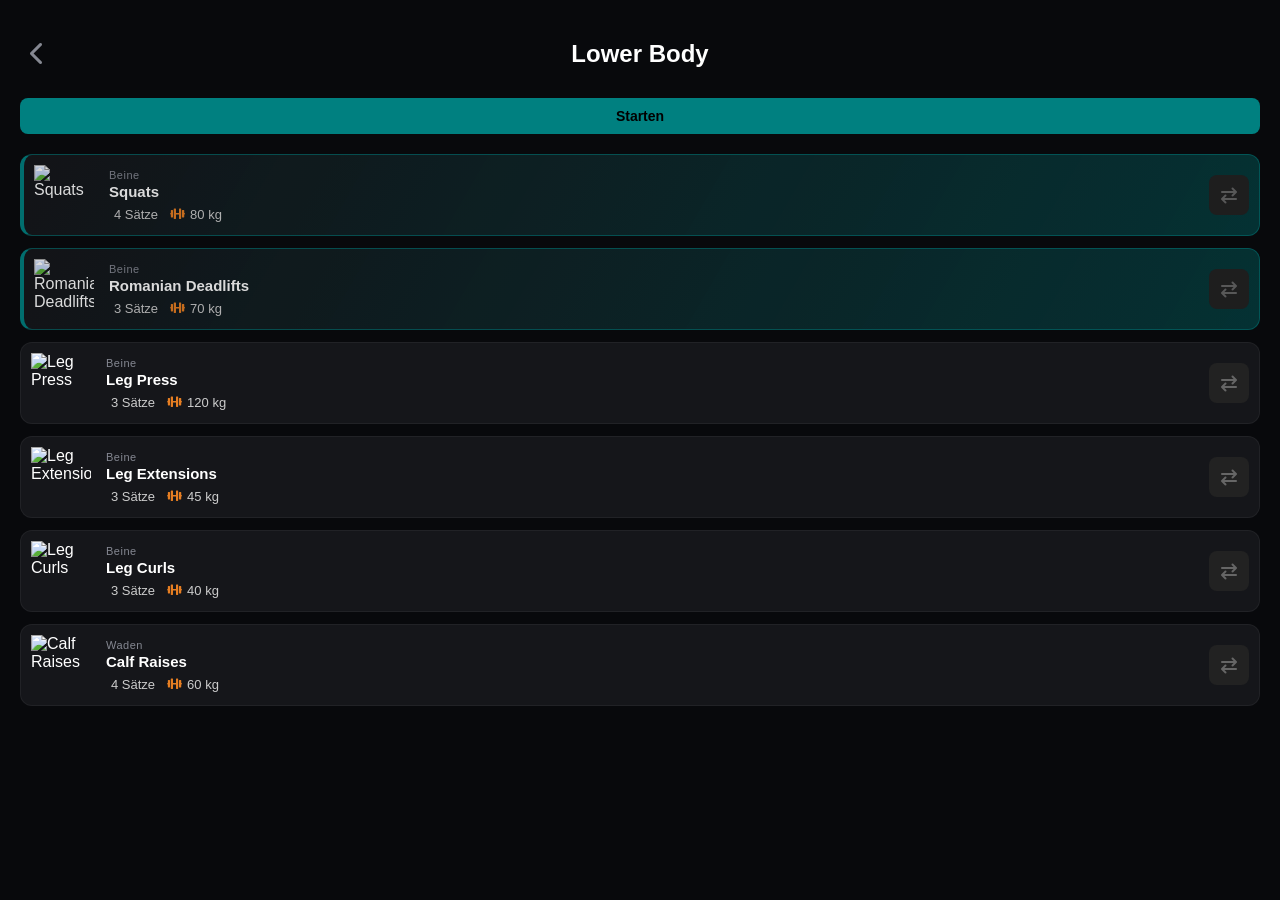
==== active_workout.html @ e2a3a261 "Add files via upload" ====
<!DOCTYPE html>
<html lang="de">
<head>
    <meta charset="UTF-8">
    <meta name="viewport" content="width=device-width, initial-scale=1.0, maximum-scale=1.0, user-scalable=no">
    <title>KellerGym - Active Workout</title>
    <link rel="stylesheet" href="style.css">
    <link href="https://cdnjs.cloudflare.com/ajax/libs/font-awesome/6.0.0/css/all.min.css" rel="stylesheet">
    <link href="https://fonts.googleapis.com/css2?family=Black+Ops+One&display=swap" rel="stylesheet">
    <style>
        body { padding-bottom: 20px; }
        
        .header-nav {
            display: flex;
            align-items: center;
            justify-content: space-between; /* This allows centering the middle element relative to the container if we balance it, or use absolute positioning */
            padding: 10px 0 20px 0;
            position: relative;
        }

        .back-btn {
            font-size: 24px;
            color: var(--text-mute);
            padding: 10px;
            cursor: pointer;
            text-decoration: none;
            z-index: 10;
        }

        .page-title {
            position: absolute;
            left: 0;
            right: 0;
            text-align: center;
            font-size: 24px;
            font-weight: 800;
            color: #fff;
            pointer-events: none; /* Let clicks pass through if needed */
        }

        .exercise-card {
            background-color: #15161A;
            border-radius: 12px;
            padding: 10px;
            margin-bottom: 12px;
            display: flex;
            align-items: center;
            justify-content: space-between;
            border: 1px solid rgba(255,255,255,0.05);
            transition: all 0.3s ease;
            position: relative;
            overflow: hidden;
        }
        
        /* Shimmer effect for completed exercises */
        @keyframes subtleShimmer {
            0% { background-position: 0% 50%; }
            50% { background-position: 100% 50%; }
            100% { background-position: 0% 50%; }
        }

        .exercise-card.completed {
            background: linear-gradient(120deg, rgba(21, 22, 26, 1) 0%, rgba(0, 128, 128, 0.4) 50%, rgba(21, 22, 26, 1) 100%);
            background-size: 200% 200%;
            animation: subtleShimmer 2.5s ease infinite;
            border: 1px solid rgba(0, 128, 128, 0.6);
            border-left: 4px solid var(--primary);
            opacity: 0.85; /* Leichtes Ausgrauen, um Abschluss zu signalisieren */
        }

        .ex-image-container {
            width: 60px;
            height: 60px;
            flex-shrink: 0;
            display: flex;
            align-items: center;
            justify-content: center;
        }
        
        .ex-image-container img {
            width: 100%;
            height: 100%;
            object-fit: contain;
        }

        .ex-info {
            flex: 1;
            margin-left: 15px;
            display: flex;
            flex-direction: column;
            justify-content: center;
        }

        .ex-muscle-label {
            font-size: 11px; /* removed upper transform */
            letter-spacing: 0.5px;
            color: var(--text-mute);
            margin-bottom: 2px;
        }

        .ex-name {
            font-size: 15px;
            font-weight: 700;
            color: #fff;
            margin-bottom: 6px;
            line-height: 1.2;
        }

        .ex-stats-row {
            display: flex;
            align-items: center;
            gap: 12px;
            font-size: 13px;
            color: #ccc;
        }

        .ex-stat-item {
            display: flex;
            align-items: center;
            gap: 5px;
        }
        
        .ex-stat-icon {
            color: #d35400; /* Darker Orange/Rust to match reference */
            font-size: 12px;
        }
        
        /* Specific override just for the chart icon */
        .ex-stat-icon.fa-chart-simple {
            color: #ff9500; /* Brighter orange for chart icon per request */
        }

        .ex-meta {
            font-size: 13px;
            color: var(--text-mute);
        }
        
        .ex-sets {
            display: flex;
            gap: 5px;
        }

        .set-dot {
            width: 20px;
            height: 20px;
            border-radius: 4px;
            background: #2a2d35;
            display: flex;
            align-items: center;
            justify-content: center;
            font-size: 10px;
            color: #666;
            font-weight: bold;
        }

        .rig-thumb {
            width: 50px;
            height: 50px;
            border-radius: 8px;
            object-fit: cover;
            margin-left: 15px;
            background: #222;
        }

        .swap-btn {
            width: 40px;
            height: 40px;
            border-radius: 8px;
            background: #222;
            display: flex;
            align-items: center;
            justify-content: center;
            color: #666;
            cursor: pointer;
            margin-left: 15px;
            transition: 0.2s;
        }
        .swap-btn:hover {
            background: #333;
            color: #ccc;
        }

        .btn-control {
            border: none;
            outline: none;
            padding: 10px 20px;
            border-radius: 8px;
            color: #fff;
            font-weight: 700;
            font-size: 14px;
            cursor: pointer;
            min-width: 100px;
            display: flex;
            align-items: center;
            justify-content: center;
            transition: 0.2s;
        }
        .btn-control:active {
            transform: scale(0.95);
        }
    </style>
</head>
<body>

    <div id="app-viewport">
        <!-- Header -->
        <div class="header-nav">
            <a href="workouts.html" class="back-btn"><i class="fa-solid fa-chevron-left"></i></a>
            <div class="page-title" id="workout-title">...</div>
            <div style="width: 44px;"></div> <!-- Spacer to balance back button -->
        </div>

        <!-- Controls -->
        <div id="controls-container" style="display:flex; justify-content:center; gap: 10px; margin-bottom: 20px;">
            <!-- JS Injected -->
        </div>

        <!-- Exercise List -->
        <div id="exercise-list">
            <!-- JS Generated -->
        </div>

        <div style="height: 50px;"></div>
    </div>

    <script>
        // Mock Data for Exercises
        const WORKOUT_CONTENT = {
            'lower': [
                { name: 'Squats', muscle: 'Beine', sets: 4, reps: '6-8', weight: '80', img: 'img/pullups.png' },
                { name: 'Romanian Deadlifts', muscle: 'Beine', sets: 3, reps: '8-10', weight: '70', img: 'img/pullups.png' },
                { name: 'Leg Press', muscle: 'Beine', sets: 3, reps: '10-12', weight: '120', img: 'img/pullups.png' },
                { name: 'Leg Extensions', muscle: 'Beine', sets: 3, reps: '12-15', weight: '45', img: 'img/pullups.png' },
                { name: 'Leg Curls', muscle: 'Beine', sets: 3, reps: '12-15', weight: '40', img: 'img/pullups.png' },
                { name: 'Calf Raises', muscle: 'Waden', sets: 4, reps: '10-15', weight: '60', img: 'img/pullups.png' }
            ],
            'upper': [
                { name: 'Bench Press', muscle: 'Brust', sets: 4, reps: '6-8', weight: '70', img: 'img/pullups.png' },
                { name: 'Pull Ups', muscle: 'Rücken', sets: 3, reps: 'AMRAP', weight: '0', img: 'img/pullups.png' },
                { name: 'Overhead Press', muscle: 'Schulter', sets: 3, reps: '8-10', weight: '40', img: 'img/pullups.png' },
                { name: 'Barbell Rows', muscle: 'Rücken', sets: 3, reps: '8-10', weight: '60', img: 'img/pullups.png' },
                { name: 'Incline DB Press', muscle: 'Brust', sets: 3, reps: '10-12', weight: '26', img: 'img/pullups.png' },
                { name: 'Lateral Raises', muscle: 'Schulter', sets: 4, reps: '15-20', weight: '10', img: 'img/pullups.png' },
                { name: 'Bicep Curls', muscle: 'Bizeps', sets: 3, reps: '12-15', weight: '12', img: 'img/pullups.png' }
            ],
            'full': [
                { name: 'Squats', muscle: 'Beine', sets: 3, reps: '6-8', weight: '80', img: 'img/pullups.png' },
                { name: 'Bench Press', muscle: 'Brust', sets: 3, reps: '6-8', weight: '70', img: 'img/pullups.png' },
                { name: 'Deadlifts', muscle: 'Rücken', sets: 3, reps: '5', weight: '100', img: 'img/pullups.png' },
                { name: 'Pull Ups', muscle: 'Rücken', sets: 3, reps: 'AMRAP', weight: '0', img: 'img/pullups.png' },
                { name: 'Dips', muscle: 'Brust', sets: 3, reps: '10-12', weight: '0', img: 'img/pullups.png' },
                { name: 'Face Pulls', muscle: 'Schulter', sets: 3, reps: '15-20', weight: '15', img: 'img/pullups.png' }
            ]
        };
        
        const WORKOUT_TITLES = {
            'lower': 'Lower Body',
            'upper': 'Upper Body',
            'full': 'Ganzkörper'
        };

        document.addEventListener('DOMContentLoaded', () => {
            // Get workout type from localStorage
            const activeType = localStorage.getItem('activeWorkoutType') || 'lower';
            
            // Set Title
            const title = WORKOUT_TITLES[activeType] || 'Training';
            document.getElementById('workout-title').innerText = title;

            // --- Controls Logic ---
            const sessionState = localStorage.getItem('workoutSessionState') || 'viewing';
            const controlsContainer = document.getElementById('controls-container');
            const isPaused = (localStorage.getItem('workoutIsPaused') === 'true');

            if(sessionState === 'running') {
                // Pause Button
                const pauseBtn = document.createElement('button');
                pauseBtn.className = 'btn-control';
                pauseBtn.innerHTML = isPaused ? '<i class="fa-solid fa-play"></i>' : '<i class="fa-solid fa-pause"></i>';
                pauseBtn.style.backgroundColor = '#333'; 
                pauseBtn.style.border = '1px solid #555';
                pauseBtn.style.width = '60px'; // Square-ish
                pauseBtn.style.fontSize = '18px';
                
                pauseBtn.onclick = () => {
                    const paused = (localStorage.getItem('workoutIsPaused') === 'true');
                    if(paused) {
                        localStorage.setItem('workoutIsPaused', 'false');
                        pauseBtn.innerHTML = '<i class="fa-solid fa-pause"></i>';
                    } else {
                        localStorage.setItem('workoutIsPaused', 'true');
                        pauseBtn.innerHTML = '<i class="fa-solid fa-play"></i>';
                    }
                };

                // Finish Button
                const finishBtn = document.createElement('button');
                finishBtn.className = 'btn-control';
                finishBtn.innerText = 'Beenden';
                finishBtn.style.backgroundColor = 'rgba(211, 47, 47, 0.2)';
                finishBtn.style.color = '#ff6666';
                finishBtn.style.border = '1px solid #d32f2f';
                finishBtn.style.flex = '1';
                
                finishBtn.onclick = () => {
                    if(confirm('Training wirklich beenden?')) {
                        localStorage.removeItem('workoutSessionState');
                        localStorage.removeItem('workoutIsPaused');
                        window.location.href = 'workouts.html';
                    }
                };

                controlsContainer.appendChild(pauseBtn);
                controlsContainer.appendChild(finishBtn);

            } else {
                // Start Button
                const startBtn = document.createElement('button');
                startBtn.className = 'btn-control';
                startBtn.innerText = 'Starten';
                startBtn.style.backgroundColor = 'var(--primary)';
                startBtn.style.color = '#000'; // Contrast text
                startBtn.style.width = '100%';
                
                startBtn.onclick = () => {
                    localStorage.setItem('workoutSessionState', 'running');
                    window.location.reload();
                };
                controlsContainer.appendChild(startBtn);
            }

            // Render List
            const list = WORKOUT_CONTENT[activeType] || [];
            const container = document.getElementById('exercise-list');
            
            list.forEach((ex, index) => {
                const card = document.createElement('div');
                card.className = 'exercise-card';
                
                // Simulate first two exercises as completed
                if(index < 2) {
                    card.classList.add('completed');
                }

                // Use placeholder image for all as requested
                // const imgSrc = ex.img; 
                const imgSrc = 'img/pullups.png';
                
                // Defaults
                const muscle = ex.muscle || 'Muskelgruppe';
                const weight = ex.weight ? ex.weight + ' kg' : '-';

                card.innerHTML = `
                    <div class="ex-image-container">
                        <img src="${imgSrc}" alt="${ex.name}">
                    </div>
                
                    <div class="ex-info">
                        <div class="ex-muscle-label">${muscle}</div>
                        <div class="ex-name">${ex.name}</div>
                        
                        <div class="ex-stats-row">
                            <div class="ex-stat-item">
                                <i class="fa-solid fa-chart-simple ex-stat-icon" style="color: #e67e22; transform: scaleY(-1);"></i> <!-- Orange Bar Chart -->
                                <span>${ex.sets} Sätze</span>
                            </div>
                            <!-- <div class="ex-stat-item">
                                <i class="fa-solid fa-rotate-right ex-stat-icon"></i>
                                <span>${ex.reps}</span>
                            </div> -->
                            <div class="ex-stat-item">
                                <i class="fa-solid fa-dumbbell ex-stat-icon" style="color: #e67e22;"></i>
                                <span>${weight}</span>
                            </div>
                        </div>
                    </div>
                    
                    <!-- Swap Button -->
                    <div class="swap-btn" onclick="openExerciseSwap('${ex.name}')">
                        <i class="fa-solid fa-arrow-right-arrow-left"></i>
                    </div>
                `;
                container.appendChild(card);
            });
        });
        
        function openExerciseSwap(exerciseName) {
            // Placeholder for future menu
            console.log('Swap exercise: ' + exerciseName);
        }
    </script>
</body>
</html>
---- style.css ----
:root {
    --bg-body: #08090c;
    --card-base: #15161A;
    --card-stripe: #1c1e24;
    --primary: #008080;
    --primary-dim: #006666;
    --accent-blue: #00d2ff;
    --accent-purple: #9b5De5;
    --text-main: #ffffff;
    --text-mute: #858892;
    --nav-height: 85px;
    --border-radius: 24px;
}

* { 
    box-sizing: border-box; 
    margin: 0; 
    padding: 0; 
    user-select: none; 
    -webkit-tap-highlight-color: transparent; 
}

body {
    font-family: 'SF Pro Display', -apple-system, BlinkMacSystemFont, 'Segoe UI', Roboto, sans-serif;
    background-color: var(--bg-body);
    color: var(--text-main);
    height: 100vh;
    overflow: hidden;
    display: flex;
    flex-direction: column;
}


#app-viewport {
    flex: 1;
    overflow-y: auto;
    padding: 20px;
    padding-bottom: calc(var(--nav-height) + 40px);
    scroll-behavior: smooth;
    position: relative; 
}

body.no-nav #app-viewport { padding-bottom: 120px; }


.screen { 
    display: none !important; 
    height: 100%; 
    opacity: 0;
    animation: fadeEffect 0.4s ease forwards;
}

.screen.active { 
    display: block !important; 
    opacity: 1;
}


#screen-login.active {
    display: flex !important;
    flex-direction: column;
    justify-content: center;
}


.ob-content { display: none; }
.ob-content.active-step { display: block; animation: fadeEffect 0.4s ease; }

@keyframes fadeEffect {
    from { opacity: 0; transform: translateY(10px); }
    to { opacity: 1; transform: translateY(0); }
}


.carbon-card {
    background-color: var(--card-base);
    background-image: repeating-linear-gradient(45deg, var(--card-base), var(--card-base) 10px, var(--card-stripe) 10px, var(--card-stripe) 20px);
    border-radius: var(--border-radius);
    padding: 24px;
    margin-bottom: 20px;
    position: relative;
    overflow: hidden;
    box-shadow: 0 10px 30px rgba(0,0,0,0.3);
    border: 1px solid rgba(255,255,255,0.03);
}

.card { background: #1c1e24; border-radius: 20px; padding: 20px; margin-bottom: 15px; }


h1 { font-size: 28px; font-weight: 700; color: white; margin-bottom: 10px; }
h2 { font-size: 18px; font-weight: 600; margin-bottom: 12px; color: var(--text-mute); text-transform: uppercase; letter-spacing: 0.5px; font-size: 12px; }
p.subtitle { color: var(--text-mute); font-size: 14px; margin-bottom: 30px; line-height: 1.5; }


.input-group { margin-bottom: 20px; }
.input-group label { display: block; font-size: 12px; color: var(--text-mute); margin-bottom: 8px; text-transform: uppercase; font-weight: bold; }
.input-field {
    width: 100%; background: #15161A; border: 2px solid #2a2d35; color: white;
    padding: 16px; border-radius: 16px; font-size: 16px; outline: none; transition: 0.3s;
}
.input-field:focus { border-color: var(--primary); }

.btn {
    width: 100%; background: var(--primary); color: #fff; border: none;
    padding: 16px; border-radius: 16px; font-size: 16px; font-weight: 700;
    cursor: pointer; transition: 0.2s; display: flex; justify-content: center; align-items: center; gap: 10px;
}
.btn:active { transform: scale(0.98); }

.btn:disabled { 
    background: transparent; 
    border: 2px solid var(--primary); 
    color: var(--primary); 
    cursor: not-allowed; 
    opacity: 0.6;
}


.nav-buttons {
    display: flex;
    gap: 15px;
    margin-top: 30px;
}

.btn-secondary {
    background: transparent;
    border: 2px solid #2a2d35;
    color: var(--text-mute);
}
.btn-secondary:hover { border-color: var(--text-main); color: var(--text-main); }


.slider-container {
    background: #15161A;
    border-radius: 20px;
    padding: 30px 20px;
    text-align: center;
    border: 1px solid #2a2d35;
    box-shadow: inset 0 0 20px rgba(0,0,0,0.5);
    margin-bottom: 20px;
}

.value-display {
    font-size: 52px;
    font-weight: 800;
    color: white;
    margin-bottom: 20px;
    text-shadow: 0 0 20px rgba(0, 128, 128, 0.4);
}

.value-display .unit {
    font-size: 16px;
    color: var(--text-mute);
    font-weight: 600;
    transform: translateY(-20px);
    display: inline-block;
}

.slider {
    -webkit-appearance: none;
    width: 100%;
    height: 8px;
    border-radius: 5px;
    background: #2a2d35;
    outline: none;
    opacity: 0.9;
    transition: opacity .2s;
}

.slider::-webkit-slider-thumb {
    -webkit-appearance: none;
    appearance: none;
    width: 28px;
    height: 28px;
    border-radius: 50%;
    background: var(--primary);
    cursor: pointer;
    box-shadow: 0 0 15px var(--primary);
    border: 4px solid #15161A;
}

.slider::-moz-range-thumb {
    width: 25px;
    height: 25px;
    border-radius: 50%;
    background: var(--primary);
    cursor: pointer;
}
.select-grid { display: grid; grid-template-columns: 1fr 1fr; gap: 15px; margin-bottom: 30px; }
.select-grid.col-1 { grid-template-columns: 1fr; }
.select-card {
    background: #15161A; border: 2px solid #2a2d35; border-radius: 16px;
    padding: 20px; text-align: center; cursor: pointer; transition: 0.3s;
}
.select-card i { font-size: 32px; color: var(--text-mute); margin-bottom: 10px; transition: 0.3s; }
.select-card .title { font-weight: 600; font-size: 16px; color: white; }
#ob-step-9 .select-card .title { font-size: 14px; }
.select-card .desc { font-size: 12px; color: var(--text-mute); margin-top: 5px; }
.select-card.active { border-color: var(--primary); background: rgba(0, 128, 128, 0.1); }
.select-card.active i { color: var(--primary); }


.progress-wrapper {
    display: flex;
    align-items: center;
    justify-content: space-between;
    margin-bottom: 30px;
    padding: 0 10px;
    background: transparent;
    border: none;
}

.progress-number-box {
    font-size: 24px;
    font-weight: 800;
    color: var(--primary);
    width: 40px;
    background: none;
    box-shadow: none;
    background-image: none;
    height: auto;
    display: block;
}

.progress-tracks {
    flex: 1;
    display: flex;
    gap: 6px; 
    margin-left: 15px;
    height: 4px;
}

.progress-segment {
    flex: 1;
    background: #2a2d35;
    border-radius: 4px;
    position: relative;
    display: flex;
    gap: 2px; 
    overflow: visible; 
}


.progress-label {
    position: absolute;
    top: -20px;
    left: 0;
    font-size: 10px;
    text-transform: uppercase;
    color: var(--text-mute);
    font-weight: 700;
    opacity: 0; 
    transition: 0.3s;
}

.progress-segment.active .progress-label { opacity: 1; color: var(--primary); }


.sub-bar {
    flex: 1;
    background: #2a2d35; 
    height: 100%;
    transition: background 0.3s ease;
    border-radius: 2px;
}

.sub-bar.filled { background: var(--primary); }
.sub-bar.active { background: white; box-shadow: 0 0 10px var(--primary); }


.week-grid { display: grid; grid-template-columns: repeat(7, 1fr); gap: 5px; margin-bottom: 30px; }
.day-card {
    background: #15161A; border: 2px solid #2a2d35; border-radius: 12px;
    aspect-ratio: 1; display: flex; align-items: center; justify-content: center;
    font-weight: bold; font-size: 14px; color: var(--text-mute); cursor: pointer; transition: 0.2s;
}
.day-card.active { background: var(--primary); border-color: var(--primary); color: #fff; }


.bottom-nav {
    position: fixed; bottom: 20px; left: 20px; right: 20px; height: 50px;
    background: #15161A; border-radius: 12px;
    display: none; justify-content: space-around; align-items: center;
    z-index: 100; box-shadow: 0 10px 40px rgba(0,0,0,0.5); border: 1px solid rgba(255,255,255,0.05);
}
body:not(.no-nav) .bottom-nav { display: flex; }
.nav-icon {
    text-decoration: none; color: var(--text-mute); font-size: 20px; 
    position: relative; height: 100%; width: 50px; display: flex;
    align-items: center; justify-content: center; transition: 0.3s;
}

.nav-icon.active i {
    background: var(--primary); color: #fff; font-size: 22px;
    width: 48px; height: 48px; border-radius: 50%;
    display: flex; align-items: center; justify-content: center;
    position: absolute; top: -14px; 
    border: 4px solid var(--bg-body); 
    box-shadow: 0 4px 10px rgba(0, 128, 128, 0.4);
    animation: popCircle 0.35s ease-out forwards;
}

@keyframes popCircle {
    0% { transform: scale(0.8) translateY(10px); opacity: 0; }
    100% { transform: scale(1) translateY(0); opacity: 1; }
}


.header-row { display: flex; justify-content: space-between; align-items: center; margin-bottom: 25px; }
.avatar { width: 48px; height: 48px; border-radius: 50%; background-image: url('https://i.pravatar.cc/150?img=11'); background-size: cover; border: 2px solid rgba(255,255,255,0.1); }
.score-flex { display: flex; justify-content: space-between; align-items: center; }
.score-big { font-size: 52px; font-weight: 800; line-height: 1; }
.score-total { font-size: 18px; color: var(--text-mute); font-weight: 500; }
.score-ring { width: 70px; height: 70px; border-radius: 50%; border: 6px solid #333; border-top: 6px solid var(--primary); border-right: 6px solid var(--primary); display: flex; align-items: center; justify-content: center; flex-direction: column; }
.score-ring span { font-size: 18px; font-weight: bold; }
.tag-row { display: flex; gap: 10px; margin-top: 15px; }
.tag { font-size: 12px; font-weight: 600; display: flex; align-items: center; gap: 6px; }
.dot { width: 8px; height: 8px; border-radius: 50%; background: var(--primary); }
.grid-2 { display: grid; grid-template-columns: 1fr 1fr; gap: 15px; margin-bottom: 20px; }
.mini-card { background: #1c1e24; border-radius: 20px; padding: 16px; display: flex; flex-direction: column; justify-content: space-between; height: 110px; }
.mini-label { font-size: 11px; color: var(--text-mute); text-transform: uppercase; font-weight: 700; margin-bottom: 5px; }
.mini-val { font-size: 28px; font-weight: 700; }

/* Generating Screen Animation */
.breathing-loader {
    position: relative;
    width: 120px;
    height: 120px;
    /* Fade in the whole loader initially over 0.5s */
    animation: loader-entry 0.5s ease-out forwards;
    opacity: 0;
}

@keyframes loader-entry {
    0% { opacity: 0; transform: scale(0.8); }
    100% { opacity: 1; transform: scale(1); }
}

.b-dot {
    position: absolute;
    width: 9px; 
    height: 9px;
    background: var(--primary);
    border-radius: 50%;
    top: 55.5px; /* (120 - 9)/2 */
    left: 55.5px;
    
    /* 360 / 16 = 22.5 degrees per dot */
    transform: rotate(calc(var(--i) * 22.5deg)) translate(42px);
    
    animation: breathe-dots 2s ease-in-out infinite;
}

/* 16 Dots -> 4 Groups of 4 */
/* Use negative delays so the animation starts "already running" */

/* Group 0: Indices 0, 4, 8, 12 */
.b-dot:nth-child(1), .b-dot:nth-child(5), .b-dot:nth-child(9), .b-dot:nth-child(13) {
    animation-delay: -2s;
}

/* Group 1: Indices 1, 5, 9, 13 */
.b-dot:nth-child(2), .b-dot:nth-child(6), .b-dot:nth-child(10), .b-dot:nth-child(14) {
    animation-delay: -1.5s;
}

/* Group 2: Indices 2, 6, 10, 14 */
.b-dot:nth-child(3), .b-dot:nth-child(7), .b-dot:nth-child(11), .b-dot:nth-child(15) {
    animation-delay: -1.0s;
}

/* Group 3: Indices 3, 7, 11, 15 */
.b-dot:nth-child(4), .b-dot:nth-child(8), .b-dot:nth-child(12), .b-dot:nth-child(16) {
    animation-delay: -0.5s;
}


@keyframes breathe-dots {
    0% { transform: rotate(calc(var(--i) * 22.5deg)) translate(42px) scale(1); opacity: 0.3; }
    50% { transform: rotate(calc(var(--i) * 22.5deg)) translate(58px) scale(1.6); opacity: 1; box-shadow: 0 0 12px var(--primary); }
    100% { transform: rotate(calc(var(--i) * 22.5deg)) translate(42px) scale(1); opacity: 0.3; }
}

/* SPLIT SELECTION Specific Styles */
.split-opt {
    position: relative;
    padding: 25px 20px; /* More vertical padding */
}

.split-opt .title {
    font-weight: 700;
    font-size: 14px;
}

.info-icon {
    position: absolute !important;
    right: 15px;
    top: 50%;
    transform: translateY(-50%);
    font-size: 18px !important; /* Slightly bigger to fill the circle better */
    color: var(--text-mute);
    padding: 0; 
    padding-top: 7px;
    margin: 0 !important;
    background: rgba(255,255,255,0.05);
    width: 32px; 
    height: 32px;
    display: flex;
    align-items: center;
    justify-content: center;
    border-radius: 50%;
    z-index: 50; 
    cursor: pointer; 
}

.info-icon:hover {
    color: white;
    background: rgba(255,255,255,0.1);
}

/* Info box styles removed as it is now inline style controlled */

.select-card.disabled { opacity: 0.5; filter: grayscale(100%); cursor: not-allowed; }
.select-card.disabled .title { color: #888; }
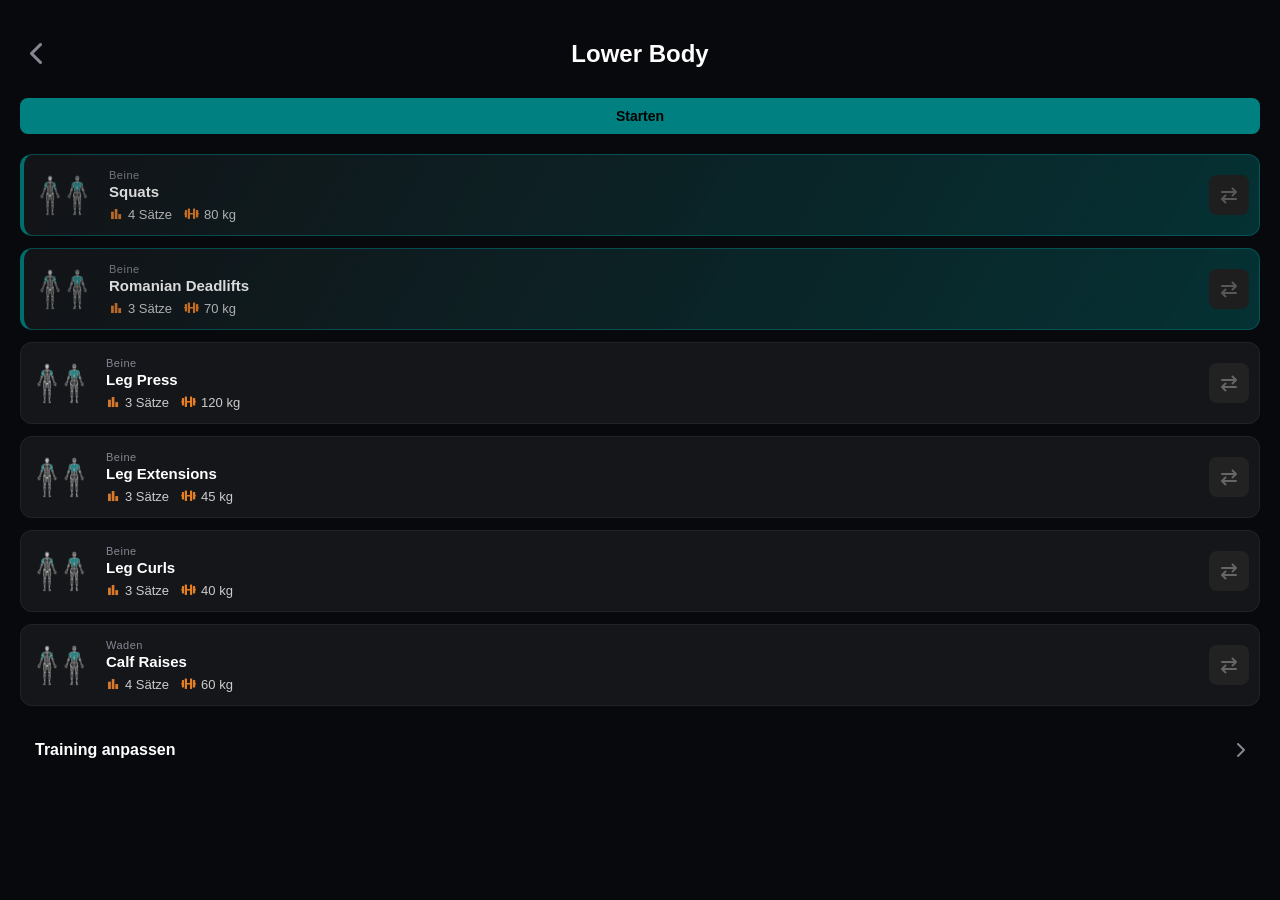
==== commit 916150f0: "Add files via upload" ====
--- a/active_workout.html
+++ b/active_workout.html
@@ -198,6 +198,52 @@
         .btn-control:active {
             transform: scale(0.95);
         }
+
+        @keyframes shimmerRow {
+            0% { background-position: -200% 0; }
+            100% { background-position: 200% 0; }
+        }
+
+        /* Set Tracking Row Highlight */
+        .set-row {
+            transition: all 0.3s;
+            cursor: pointer;
+        }
+
+        .set-row td {
+            padding: 12px 0;
+            font-size: 16px;
+            font-weight: 600;
+            border-top: 2px solid transparent;
+            border-bottom: 2px solid transparent;
+        }
+
+        /* Apply border radius to first and last visible element of the row */
+        .set-row td:first-child { 
+            border-left: 2px solid transparent;
+            border-top-left-radius: 12px; 
+            border-bottom-left-radius: 12px; 
+        }
+        .set-row td:last-child { 
+            border-right: 2px solid transparent;
+            border-top-right-radius: 12px; 
+            border-bottom-right-radius: 12px; 
+        }
+
+        /* The row itself handles the background for the shimmer */
+        .set-row.active-set {
+            background: linear-gradient(120deg, rgba(0, 255, 204, 0.05) 30%, rgba(255, 255, 255, 0.25) 50%, rgba(0, 255, 204, 0.05) 70%);
+            background-size: 300% 100%;
+            animation: shimmerRow 8s infinite linear;
+        }
+        
+        .set-row.active-set td {
+            color: var(--primary);
+            border-top-color: var(--primary);
+            border-bottom-color: var(--primary);
+        }
+        .set-row.active-set td:first-child { border-left-color: var(--primary); }
+        .set-row.active-set td:last-child { border-right-color: var(--primary); }
     </style>
 </head>
 <body>
@@ -219,8 +265,130 @@
         <div id="exercise-list">
             <!-- JS Generated -->
         </div>
+        
+        <!-- Training anpassen Button -->
+        <div class="simple-card" style="margin-top: 20px; padding: 15px; display:flex; justify-content:space-between; align-items:center; cursor:pointer;" onclick="console.log('Training anpassen')">
+            <div style="font-size:16px; font-weight:700;">Training anpassen</div>
+            <i class="fa-solid fa-chevron-right" style="color:var(--text-mute);"></i>
+        </div>
 
         <div style="height: 50px;"></div>
+    </div>
+
+    <div id="exercise-overlay" style="display: none; position: fixed; top: 0; left: 0; width: 100%; height: 100%; background-color: var(--bg-body); z-index: 1000; flex-direction: column;">
+        <!-- Header -->
+        <div class="header-nav" style="padding: 20px 20px 10px 20px;">
+            <div class="back-btn" onclick="closeExerciseOverlay()"><i class="fa-solid fa-chevron-left"></i></div>
+            <div class="page-title" id="overlay-workout-title">...</div>
+            <div class="back-btn" id="overlay-pause-btn" onclick="toggleOverlayPause()"><i class="fa-solid fa-pause"></i></div>
+        </div>
+        
+        <div style="padding: 10px 20px 20px 20px; flex: 1; overflow-y: auto;">
+            <!-- Exercise Details Card -->
+            <div class="exercise-card" style="margin-bottom: 25px; padding: 20px; align-items: flex-start; background: #1a1e22; border-radius: 16px;">
+                <div class="ex-image-container" style="width: 70px; height: 70px; margin-right: 10px;">
+                    <img id="overlay-ex-img" src="" alt="">
+                </div>
+                <div class="ex-info" style="margin-left: 5px;">
+                    <div id="overlay-ex-muscle" class="ex-muscle-label" style="font-size: 13px;">...</div>
+                    <div id="overlay-ex-name" class="ex-name" style="font-size: 20px; margin-bottom: 10px;">...</div>
+                    <div class="ex-stats-row">
+                        <div class="ex-stat-item">
+                            <img src="img/satz400.png" alt="Sätze" style="width: 14px; height: 14px; object-fit: contain;">
+                            <span id="overlay-ex-sets">...</span>
+                        </div>
+                        <div class="ex-stat-item" style="margin-left: 10px;">
+                            <i class="fa-solid fa-dumbbell ex-stat-icon" style="color: #e67e22;"></i>
+                            <span id="overlay-ex-weight">...</span>
+                        </div>
+                    </div>
+                </div>
+            </div>
+
+            <!-- Table -->
+            <div class="carbon-card" style="padding: 15px 0;">
+                <table style="width: 100%; border-collapse: separate; border-spacing: 0 4px; text-align: center;">
+                    <thead>
+                        <tr style="color: var(--text-mute); font-size: 13px; font-weight: 700;">
+                            <th style="padding-bottom: 10px; border-bottom: 1px solid #333;">Satz</th>
+                            <th style="padding-bottom: 10px; border-bottom: 1px solid #333;">Wdh</th>
+                            <th style="padding-bottom: 10px; border-bottom: 1px solid #333;">Kg</th>
+                            <th style="padding-bottom: 10px; border-bottom: 1px solid #333;">RIR</th>
+                        </tr>
+                    </thead>
+                    <tbody id="overlay-sets-tbody">
+                        <!-- JS Generated Sets -->
+                    </tbody>
+                </table>
+            </div>
+
+            <!-- Edit Controls below table inside a gray card -->
+            <div class="simple-card" style="margin-top: 30px; padding: 20px;">
+                <div id="set-controls" style="display: none; justify-content: space-between; align-items: center; padding: 0;">
+                    <!-- Wdh -->
+                    <div style="display: flex; flex-direction: column; align-items: center;">
+                      <div style="color: var(--text-mute); font-size: 14px; font-weight: 700; margin-bottom: 10px;">Wdh</div>
+                      <div style="display: flex; align-items: center; gap: 15px;">
+                          <i class="fa-solid fa-minus" onclick="adjustSetVal('wdh', -1)" style="color: var(--text-mute); font-size: 20px; cursor: pointer; padding: 5px;"></i>
+                          <span id="control-wdh" style="font-size: 24px; font-weight: 800; min-width: 25px; text-align: center;">10</span>
+                          <i class="fa-solid fa-plus" onclick="adjustSetVal('wdh', 1)" style="color: var(--text-main); font-size: 20px; cursor: pointer; padding: 5px;"></i>
+                      </div>
+                  </div>
+
+                  <!-- Kg -->
+                  <div style="display: flex; flex-direction: column; align-items: center;">
+                      <div style="color: var(--text-mute); font-size: 14px; font-weight: 700; margin-bottom: 10px;">Kg</div>
+                      <div style="display: flex; align-items: center; gap: 15px;">
+                          <i class="fa-solid fa-minus" onclick="adjustSetVal('kg', -2.5)" style="color: var(--text-mute); font-size: 20px; cursor: pointer; padding: 5px;"></i>
+                          <span id="control-kg" style="font-size: 24px; font-weight: 800; min-width: 40px; text-align: center;">80</span>
+                          <i class="fa-solid fa-plus" onclick="adjustSetVal('kg', 2.5)" style="color: var(--text-main); font-size: 20px; cursor: pointer; padding: 5px;"></i>
+                      </div>
+                  </div>
+                  
+                  <!-- RIR -->
+                  <div style="display: flex; flex-direction: column; align-items: center;">
+                      <div style="color: var(--text-mute); font-size: 14px; font-weight: 700; margin-bottom: 10px;">RIR</div>
+                      <div style="display: flex; align-items: center; gap: 15px;">
+                          <i class="fa-solid fa-minus" onclick="adjustSetVal('rir', -1)" style="color: var(--text-mute); font-size: 20px; cursor: pointer; padding: 5px;"></i>
+                          <span id="control-rir" style="font-size: 24px; font-weight: 800; min-width: 20px; text-align: center;">0</span>
+                          <i class="fa-solid fa-plus" onclick="adjustSetVal('rir', 1)" style="color: var(--text-main); font-size: 20px; cursor: pointer; padding: 5px;"></i>
+                      </div>
+                  </div>
+
+                </div> <!-- End of set-controls -->
+            </div> <!-- End of controls card -->
+
+            <!-- Notes & Todo -->
+            <div class="simple-card" style="margin-top: 20px; padding: 20px;">
+                <div style="font-size: 16px; font-weight: 700; margin-bottom: 10px;">Notizen</div>
+                <textarea oninput="autoResizeTextarea(this)" style="width: 100%; background: #1a1e22; border: 1px solid #333; border-radius: 8px; color: #fff; padding: 10px; font-family: inherit; font-size: 14px; line-height: 20px; resize: none; outline: none; min-height: 50px; max-height: 200px; overflow-y: auto; overflow-x: hidden;" placeholder="Tipps zur Ausführung..."></textarea>
+                
+                <div style="margin-top: 20px; border-top: 1px solid #2a2d35; padding-top: 15px;">
+                    <div onclick="toggleTodo()" style="display: flex; justify-content: space-between; align-items: center; cursor: pointer;">
+                        <div style="font-size: 14px; font-weight: 700; display:flex; gap:10px; align-items:center;">
+                            <i class="fa-solid fa-list-check" style="color: var(--primary);"></i> Checkliste / Todos
+                        </div>
+                        <i id="todo-arrow" class="fa-solid fa-chevron-down" style="color: var(--text-mute); transition: 0.3s;"></i>
+                    </div>
+                    
+                    <div id="todo-content" style="display: none; margin-top: 15px; animation: fadeEffect 0.3s; flex-direction: column; gap: 10px;">
+                        <div style="display:flex; gap: 10px; margin-bottom: 5px;">
+                            <input type="text" id="new-todo-input" style="flex:1; background: #1a1e22; border: 1px solid #333; border-radius: 8px; color: #fff; padding: 8px 10px; font-size: 13px; outline:none;" placeholder="Neues Todo...">
+                            <button onclick="addTodo()" style="background: var(--primary); color: #000; border: none; border-radius: 8px; padding: 0 15px; font-weight: 700; cursor: pointer;"><i class="fa-solid fa-plus"></i></button>
+                        </div>
+                        <div id="todo-list" style="display: flex; flex-direction: column; gap: 10px;">
+                            <!-- Items -->
+                            <div style="display: flex; align-items: center; gap: 10px;">
+                                <input type="checkbox" style="width: 18px; height: 18px; accent-color: var(--primary); cursor: pointer;">
+                                <span style="font-size: 14px; color: #ccc;">Auf langsame Ausführung achten</span>
+                            </div>
+                        </div>
+                    </div>
+                </div>
+            </div>
+            <div style="display: flex; justify-content: center; margin-top: 30px;">
+                <button class="btn-control" style="background-color: transparent; border: 2px solid var(--primary); color: var(--primary);" onclick="closeExerciseOverlay()">Übung beenden</button>
+            </div>
     </div>
 
     <script>
@@ -337,13 +505,17 @@
                 const card = document.createElement('div');
                 card.className = 'exercise-card';
                 
+                // Clicking the card opens details
+                card.onclick = () => {
+                    openExerciseOverlay(ex);
+                };
+
                 // Simulate first two exercises as completed
                 if(index < 2) {
                     card.classList.add('completed');
                 }
 
                 // Use placeholder image for all as requested
-                // const imgSrc = ex.img; 
                 const imgSrc = 'img/pullups.png';
                 
                 // Defaults
@@ -361,13 +533,9 @@
                         
                         <div class="ex-stats-row">
                             <div class="ex-stat-item">
-                                <i class="fa-solid fa-chart-simple ex-stat-icon" style="color: #e67e22; transform: scaleY(-1);"></i> <!-- Orange Bar Chart -->
+                                <img src="img/satz400.png" alt="Sätze" style="width: 14px; height: 14px; object-fit: contain;">
                                 <span>${ex.sets} Sätze</span>
                             </div>
-                            <!-- <div class="ex-stat-item">
-                                <i class="fa-solid fa-rotate-right ex-stat-icon"></i>
-                                <span>${ex.reps}</span>
-                            </div> -->
                             <div class="ex-stat-item">
                                 <i class="fa-solid fa-dumbbell ex-stat-icon" style="color: #e67e22;"></i>
                                 <span>${weight}</span>
@@ -376,7 +544,7 @@
                     </div>
                     
                     <!-- Swap Button -->
-                    <div class="swap-btn" onclick="openExerciseSwap('${ex.name}')">
+                    <div class="swap-btn" onclick="openExerciseSwap(event, '${ex.name}')">
                         <i class="fa-solid fa-arrow-right-arrow-left"></i>
                     </div>
                 `;
@@ -384,9 +552,153 @@
             });
         });
         
-        function openExerciseSwap(exerciseName) {
+        function openExerciseSwap(e, exerciseName) {
+            e.stopPropagation(); // Prevent opening the overlay
             // Placeholder for future menu
             console.log('Swap exercise: ' + exerciseName);
+        }
+
+        // --- Exercise Details Overlay Logic ---
+        let currentEditingSetIndex = 0;
+        let activeExerciseSets = []; // Array of { wdh, kg, rir }
+        
+        function openExerciseOverlay(ex) {
+            // Set basic info
+            document.getElementById('overlay-workout-title').innerText = document.getElementById('workout-title').innerText;
+            document.getElementById('overlay-ex-img').src = 'img/pullups.png'; // placeholder
+            document.getElementById('overlay-ex-muscle').innerText = ex.muscle || 'Muskelgruppe';
+            document.getElementById('overlay-ex-name').innerText = ex.name;
+            document.getElementById('overlay-ex-sets').innerText = ex.sets + ' Sätze';
+            document.getElementById('overlay-ex-weight').innerText = (ex.weight || '0') + ' kg';
+
+            // Generate mock set data loosely based on exercise reps
+            activeExerciseSets = [];
+            const baseWdh = parseInt(ex.reps) || 10;
+            const baseKg = parseFloat(ex.weight) || 0;
+
+            for(let i=0; i<ex.sets; i++) {
+                activeExerciseSets.push({
+                    wdh: baseWdh,
+                    kg: baseKg,
+                    rir: 0
+                });
+            }
+
+            currentEditingSetIndex = 0;
+            renderSetsTable();
+            updateControlsDisplay();
+
+            // Show Overlay
+            const overlay = document.getElementById('exercise-overlay');
+            overlay.style.display = 'flex';
+            document.getElementById('set-controls').style.display = 'flex';
+            // ensure the parent card is also visible/flex if needed, or if it has no logic to hide, leave it.
+        }
+
+        function closeExerciseOverlay() {
+            document.getElementById('exercise-overlay').style.display = 'none';
+        }
+
+        function renderSetsTable() {
+            const tbody = document.getElementById('overlay-sets-tbody');
+            tbody.innerHTML = '';
+
+            activeExerciseSets.forEach((set, index) => {
+                const tr = document.createElement('tr');
+                tr.className = 'set-row' + (index === currentEditingSetIndex ? ' active-set' : '');
+                
+                tr.onclick = () => {
+                    currentEditingSetIndex = index;
+                    renderSetsTable();
+                    updateControlsDisplay();
+                };
+
+                tr.innerHTML = `
+                    <td>${index + 1}</td>
+                    <td>${set.wdh}</td>
+                    <td>${Number(set.kg).toFixed(1)}</td>
+                    <td>${set.rir}</td>
+                `;
+                tbody.appendChild(tr);
+            });
+        }
+
+        function updateControlsDisplay() {
+            if(activeExerciseSets.length === 0) return;
+            const currentObj = activeExerciseSets[currentEditingSetIndex];
+            document.getElementById('control-wdh').innerText = currentObj.wdh;
+            document.getElementById('control-kg').innerText = Number(currentObj.kg).toFixed(1);
+            document.getElementById('control-rir').innerText = currentObj.rir;
+        }
+
+        function adjustSetVal(field, amount) {
+            if(activeExerciseSets.length === 0) return;
+            
+            let val = activeExerciseSets[currentEditingSetIndex][field];
+            val += amount;
+            
+            // Constraints
+            if(field === 'wdh' && val < 0) val = 0;
+            if(field === 'kg' && val < 0) val = 0;
+            if(field === 'rir') {
+                if(val < 0) val = 0;
+                if(val > 5) val = 5;
+            }
+
+            activeExerciseSets[currentEditingSetIndex][field] = val;
+            
+            // Re-render
+            updateControlsDisplay();
+            renderSetsTable();
+        }
+
+        let overlayPaused = false;
+        function toggleOverlayPause() {
+            overlayPaused = !overlayPaused;
+            const btn = document.getElementById('overlay-pause-btn');
+            if(overlayPaused) {
+                btn.innerHTML = '<i class="fa-solid fa-play"></i>';
+            } else {
+                btn.innerHTML = '<i class="fa-solid fa-pause"></i>';
+            }
+        }
+
+        // --- Todo Logic in Overlay ---
+        function autoResizeTextarea(el) {
+            el.style.height = 'auto'; // Reset um die Scrollhöhe neu zu berechnen
+            el.style.height = el.scrollHeight + 'px'; // Anpassen auf neuen Inhalt
+        }
+
+        function toggleTodo() {
+            const content = document.getElementById('todo-content');
+            const arrow = document.getElementById('todo-arrow');
+            if(content.style.display === 'none' || content.style.display === '') {
+                content.style.display = 'flex';
+                arrow.style.transform = 'rotate(180deg)';
+            } else {
+                content.style.display = 'none';
+                arrow.style.transform = 'rotate(0deg)';
+            }
+        }
+
+        function addTodo() {
+            const input = document.getElementById('new-todo-input');
+            const val = input.value.trim();
+            if(!val) return;
+            
+            const list = document.getElementById('todo-list');
+            const item = document.createElement('div');
+            item.style.display = 'flex';
+            item.style.alignItems = 'center';
+            item.style.gap = '10px';
+            
+            item.innerHTML = `
+                <input type="checkbox" style="width: 18px; height: 18px; accent-color: var(--primary); cursor: pointer;">
+                <span style="font-size: 14px; color: #ccc;">${val}</span>
+            `;
+            
+            list.appendChild(item);
+            input.value = '';
         }
     </script>
 </body>
--- a/style.css
+++ b/style.css
@@ -17,7 +17,25 @@
     margin: 0; 
     padding: 0; 
     user-select: none; 
-    -webkit-tap-highlight-color: transparent; 
+    -webkit-tap-highlight-color: transparent;
+    scrollbar-width: thin;
+    scrollbar-color: #2a2d35 transparent;
+}
+
+/* Custom Scrollbar */
+::-webkit-scrollbar {
+    width: 6px;
+    height: 6px;
+}
+::-webkit-scrollbar-track {
+    background: transparent;
+}
+::-webkit-scrollbar-thumb {
+    background: #2a2d35;
+    border-radius: 10px;
+}
+::-webkit-scrollbar-thumb:hover {
+    background: var(--text-mute);
 }
 
 body {
@@ -278,7 +296,7 @@
 
 
 .bottom-nav {
-    position: fixed; bottom: 20px; left: 20px; right: 20px; height: 50px;
+    position: fixed; bottom: 8px; left: 20px; right: 20px; height: 50px;
     background: #15161A; border-radius: 12px;
     display: none; justify-content: space-around; align-items: center;
     z-index: 100; box-shadow: 0 10px 40px rgba(0,0,0,0.5); border: 1px solid rgba(255,255,255,0.05);
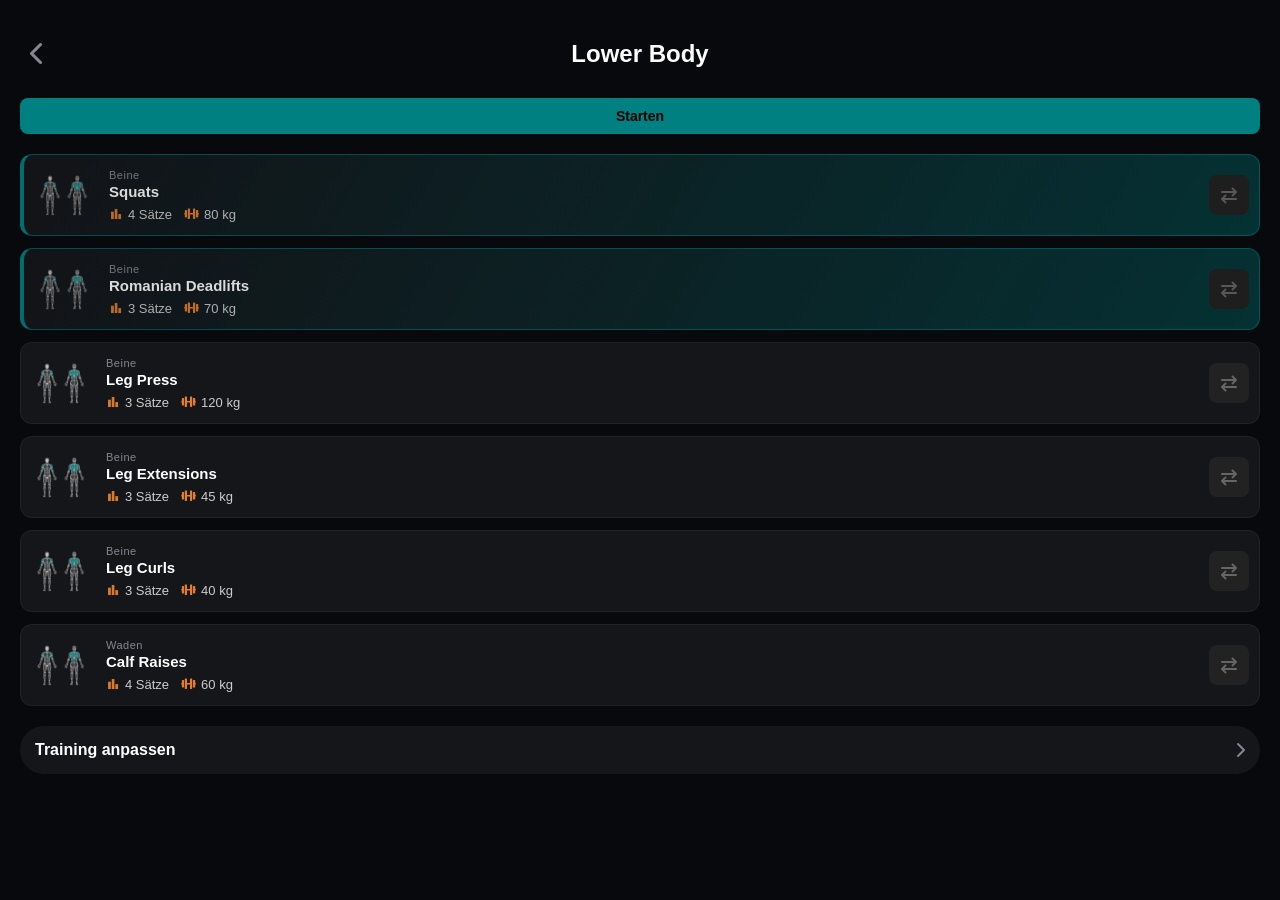
==== commit 5396cb9f: "Add files via upload" ====
--- a/active_workout.html
+++ b/active_workout.html
@@ -327,31 +327,31 @@
                 <div id="set-controls" style="display: none; justify-content: space-between; align-items: center; padding: 0;">
                     <!-- Wdh -->
                     <div style="display: flex; flex-direction: column; align-items: center;">
-                      <div style="color: var(--text-mute); font-size: 14px; font-weight: 700; margin-bottom: 10px;">Wdh</div>
+                      <div style="color: var(--text-mute); font-size: 11px; font-weight: 700; margin-bottom: 10px;">Wdh</div>
                       <div style="display: flex; align-items: center; gap: 15px;">
-                          <i class="fa-solid fa-minus" onclick="adjustSetVal('wdh', -1)" style="color: var(--text-mute); font-size: 20px; cursor: pointer; padding: 5px;"></i>
-                          <span id="control-wdh" style="font-size: 24px; font-weight: 800; min-width: 25px; text-align: center;">10</span>
-                          <i class="fa-solid fa-plus" onclick="adjustSetVal('wdh', 1)" style="color: var(--text-main); font-size: 20px; cursor: pointer; padding: 5px;"></i>
+                          <i class="fa-solid fa-minus" onclick="adjustSetVal('wdh', -1)" style="color: var(--text-mute); font-size: 17px; cursor: pointer; width: 34px; height: 34px; display: flex; align-items: center; justify-content: center; background-color: rgba(128, 128, 128, 0.15); border-radius: 50%;"></i>
+                          <span id="control-wdh" style="font-size: 21px; font-weight: 800; min-width: 25px; text-align: center;">10</span>
+                          <i class="fa-solid fa-plus" onclick="adjustSetVal('wdh', 1)" style="color: var(--text-main); font-size: 17px; cursor: pointer; width: 34px; height: 34px; display: flex; align-items: center; justify-content: center; background-color: rgba(128, 128, 128, 0.15); border-radius: 50%;"></i>
                       </div>
                   </div>
 
                   <!-- Kg -->
                   <div style="display: flex; flex-direction: column; align-items: center;">
-                      <div style="color: var(--text-mute); font-size: 14px; font-weight: 700; margin-bottom: 10px;">Kg</div>
+                      <div style="color: var(--text-mute); font-size: 11px; font-weight: 700; margin-bottom: 10px;">Kg</div>
                       <div style="display: flex; align-items: center; gap: 15px;">
-                          <i class="fa-solid fa-minus" onclick="adjustSetVal('kg', -2.5)" style="color: var(--text-mute); font-size: 20px; cursor: pointer; padding: 5px;"></i>
-                          <span id="control-kg" style="font-size: 24px; font-weight: 800; min-width: 40px; text-align: center;">80</span>
-                          <i class="fa-solid fa-plus" onclick="adjustSetVal('kg', 2.5)" style="color: var(--text-main); font-size: 20px; cursor: pointer; padding: 5px;"></i>
+                          <i class="fa-solid fa-minus" onclick="adjustSetVal('kg', -2.5)" style="color: var(--text-mute); font-size: 17px; cursor: pointer; width: 34px; height: 34px; display: flex; align-items: center; justify-content: center; background-color: rgba(128, 128, 128, 0.15); border-radius: 50%;"></i>
+                          <span id="control-kg" style="font-size: 21px; font-weight: 800; min-width: 40px; text-align: center;">80</span>
+                          <i class="fa-solid fa-plus" onclick="adjustSetVal('kg', 2.5)" style="color: var(--text-main); font-size: 17px; cursor: pointer; width: 34px; height: 34px; display: flex; align-items: center; justify-content: center; background-color: rgba(128, 128, 128, 0.15); border-radius: 50%;"></i>
                       </div>
                   </div>
                   
                   <!-- RIR -->
                   <div style="display: flex; flex-direction: column; align-items: center;">
-                      <div style="color: var(--text-mute); font-size: 14px; font-weight: 700; margin-bottom: 10px;">RIR</div>
+                      <div style="color: var(--text-mute); font-size: 11px; font-weight: 700; margin-bottom: 10px;">RIR</div>
                       <div style="display: flex; align-items: center; gap: 15px;">
-                          <i class="fa-solid fa-minus" onclick="adjustSetVal('rir', -1)" style="color: var(--text-mute); font-size: 20px; cursor: pointer; padding: 5px;"></i>
-                          <span id="control-rir" style="font-size: 24px; font-weight: 800; min-width: 20px; text-align: center;">0</span>
-                          <i class="fa-solid fa-plus" onclick="adjustSetVal('rir', 1)" style="color: var(--text-main); font-size: 20px; cursor: pointer; padding: 5px;"></i>
+                          <i class="fa-solid fa-minus" onclick="adjustSetVal('rir', -1)" style="color: var(--text-mute); font-size: 17px; cursor: pointer; width: 34px; height: 34px; display: flex; align-items: center; justify-content: center; background-color: rgba(128, 128, 128, 0.15); border-radius: 50%;"></i>
+                          <span id="control-rir" style="font-size: 21px; font-weight: 800; min-width: 20px; text-align: center;">0</span>
+                          <i class="fa-solid fa-plus" onclick="adjustSetVal('rir', 1)" style="color: var(--text-main); font-size: 17px; cursor: pointer; width: 34px; height: 34px; display: flex; align-items: center; justify-content: center; background-color: rgba(128, 128, 128, 0.15); border-radius: 50%;"></i>
                       </div>
                   </div>
 
@@ -361,7 +361,7 @@
             <!-- Notes & Todo -->
             <div class="simple-card" style="margin-top: 20px; padding: 20px;">
                 <div style="font-size: 16px; font-weight: 700; margin-bottom: 10px;">Notizen</div>
-                <textarea oninput="autoResizeTextarea(this)" style="width: 100%; background: #1a1e22; border: 1px solid #333; border-radius: 8px; color: #fff; padding: 10px; font-family: inherit; font-size: 14px; line-height: 20px; resize: none; outline: none; min-height: 50px; max-height: 200px; overflow-y: auto; overflow-x: hidden;" placeholder="Tipps zur Ausführung..."></textarea>
+                <textarea oninput="autoResizeTextarea(this)" style="width: 100%; background: #1a1e22; border: 1px solid #333; border-radius: 8px; color: #fff; padding: 10px; font-family: inherit; font-size: 14px; line-height: 20px; resize: none; outline: none; min-height: 50px; max-height: 200px; overflow-y: auto; overflow-x: hidden;" placeholder="Notizen zur Übung"></textarea>
                 
                 <div style="margin-top: 20px; border-top: 1px solid #2a2d35; padding-top: 15px;">
                     <div onclick="toggleTodo()" style="display: flex; justify-content: space-between; align-items: center; cursor: pointer;">
--- a/style.css
+++ b/style.css
@@ -100,6 +100,11 @@
     overflow: hidden;
     box-shadow: 0 10px 30px rgba(0,0,0,0.3);
     border: 1px solid rgba(255,255,255,0.03);
+}
+
+.simple-card {
+    background-color: #15161A;
+    border-radius: 24px;
 }
 
 .card { background: #1c1e24; border-radius: 20px; padding: 20px; margin-bottom: 15px; }
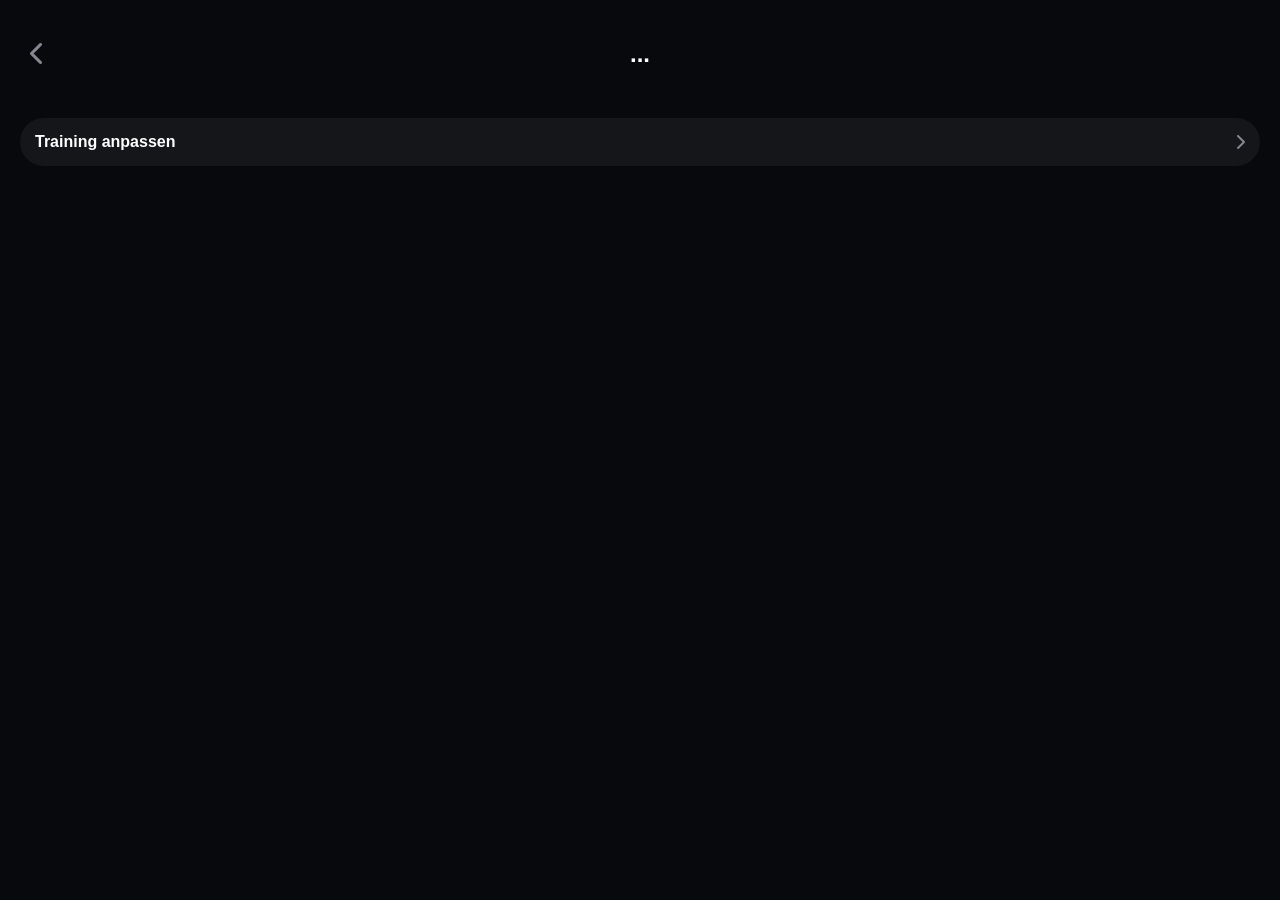
==== commit f9c2f119: "Add files via upload" ====
--- a/active_workout.html
+++ b/active_workout.html
@@ -1,4 +1,4 @@
-<!DOCTYPE html>
+﻿<!DOCTYPE html>
 <html lang="de">
 <head>
     <meta charset="UTF-8">
@@ -323,234 +323,156 @@
             </div>
 
             <!-- Edit Controls below table inside a gray card -->
-            <div class="simple-card" style="margin-top: 30px; padding: 20px;">
-                <div id="set-controls" style="display: none; justify-content: space-between; align-items: center; padding: 0;">
+            <div class="simple-card" style="margin-top: 30px; padding: 15px 10px;">
+                <div id="set-controls" style="display: none; justify-content: space-around; align-items: center; padding: 0;">
                     <!-- Wdh -->
                     <div style="display: flex; flex-direction: column; align-items: center;">
-                      <div style="color: var(--text-mute); font-size: 11px; font-weight: 700; margin-bottom: 10px;">Wdh</div>
-                      <div style="display: flex; align-items: center; gap: 15px;">
-                          <i class="fa-solid fa-minus" onclick="adjustSetVal('wdh', -1)" style="color: var(--text-mute); font-size: 17px; cursor: pointer; width: 34px; height: 34px; display: flex; align-items: center; justify-content: center; background-color: rgba(128, 128, 128, 0.15); border-radius: 50%;"></i>
-                          <span id="control-wdh" style="font-size: 21px; font-weight: 800; min-width: 25px; text-align: center;">10</span>
-                          <i class="fa-solid fa-plus" onclick="adjustSetVal('wdh', 1)" style="color: var(--text-main); font-size: 17px; cursor: pointer; width: 34px; height: 34px; display: flex; align-items: center; justify-content: center; background-color: rgba(128, 128, 128, 0.15); border-radius: 50%;"></i>
+                      <div style="color: var(--text-mute); font-size: 11px; font-weight: 700; margin-bottom: 8px;">Wdh</div>
+                      <div style="display: flex; align-items: center; gap: 6px;">
+                          <i class="fa-solid fa-minus" onclick="adjustSetVal('wdh', -1)" style="color: var(--text-mute); font-size: 16px; cursor: pointer; width: 32px; height: 32px; display: flex; align-items: center; justify-content: center; background-color: rgba(128, 128, 128, 0.15); border-radius: 50%;"></i>
+                          <span id="control-wdh" style="font-size: 20px; font-weight: 800; min-width: 25px; text-align: center;">10</span>
+                          <i class="fa-solid fa-plus" onclick="adjustSetVal('wdh', 1)" style="color: var(--text-main); font-size: 16px; cursor: pointer; width: 32px; height: 32px; display: flex; align-items: center; justify-content: center; background-color: rgba(128, 128, 128, 0.15); border-radius: 50%;"></i>
                       </div>
                   </div>
 
                   <!-- Kg -->
                   <div style="display: flex; flex-direction: column; align-items: center;">
-                      <div style="color: var(--text-mute); font-size: 11px; font-weight: 700; margin-bottom: 10px;">Kg</div>
-                      <div style="display: flex; align-items: center; gap: 15px;">
-                          <i class="fa-solid fa-minus" onclick="adjustSetVal('kg', -2.5)" style="color: var(--text-mute); font-size: 17px; cursor: pointer; width: 34px; height: 34px; display: flex; align-items: center; justify-content: center; background-color: rgba(128, 128, 128, 0.15); border-radius: 50%;"></i>
-                          <span id="control-kg" style="font-size: 21px; font-weight: 800; min-width: 40px; text-align: center;">80</span>
-                          <i class="fa-solid fa-plus" onclick="adjustSetVal('kg', 2.5)" style="color: var(--text-main); font-size: 17px; cursor: pointer; width: 34px; height: 34px; display: flex; align-items: center; justify-content: center; background-color: rgba(128, 128, 128, 0.15); border-radius: 50%;"></i>
+                      <div style="color: var(--text-mute); font-size: 11px; font-weight: 700; margin-bottom: 8px;">Kg</div>
+                      <div style="display: flex; align-items: center; gap: 6px;">
+                          <i class="fa-solid fa-minus" onclick="adjustSetVal('kg', -2.5)" style="color: var(--text-mute); font-size: 16px; cursor: pointer; width: 32px; height: 32px; display: flex; align-items: center; justify-content: center; background-color: rgba(128, 128, 128, 0.15); border-radius: 50%;"></i>
+                          <span id="control-kg" style="font-size: 20px; font-weight: 800; min-width: 40px; text-align: center;">80</span>
+                          <i class="fa-solid fa-plus" onclick="adjustSetVal('kg', 2.5)" style="color: var(--text-main); font-size: 16px; cursor: pointer; width: 32px; height: 32px; display: flex; align-items: center; justify-content: center; background-color: rgba(128, 128, 128, 0.15); border-radius: 50%;"></i>
                       </div>
                   </div>
                   
                   <!-- RIR -->
                   <div style="display: flex; flex-direction: column; align-items: center;">
-                      <div style="color: var(--text-mute); font-size: 11px; font-weight: 700; margin-bottom: 10px;">RIR</div>
-                      <div style="display: flex; align-items: center; gap: 15px;">
-                          <i class="fa-solid fa-minus" onclick="adjustSetVal('rir', -1)" style="color: var(--text-mute); font-size: 17px; cursor: pointer; width: 34px; height: 34px; display: flex; align-items: center; justify-content: center; background-color: rgba(128, 128, 128, 0.15); border-radius: 50%;"></i>
-                          <span id="control-rir" style="font-size: 21px; font-weight: 800; min-width: 20px; text-align: center;">0</span>
-                          <i class="fa-solid fa-plus" onclick="adjustSetVal('rir', 1)" style="color: var(--text-main); font-size: 17px; cursor: pointer; width: 34px; height: 34px; display: flex; align-items: center; justify-content: center; background-color: rgba(128, 128, 128, 0.15); border-radius: 50%;"></i>
+                      <div style="color: var(--text-mute); font-size: 11px; font-weight: 700; margin-bottom: 8px;">RIR</div>
+                      <div style="display: flex; align-items: center; gap: 6px;">
+                          <i class="fa-solid fa-minus" onclick="adjustSetVal('rir', -1)" style="color: var(--text-mute); font-size: 16px; cursor: pointer; width: 32px; height: 32px; display: flex; align-items: center; justify-content: center; background-color: rgba(128, 128, 128, 0.15); border-radius: 50%;"></i>
+                          <span id="control-rir" style="font-size: 20px; font-weight: 800; min-width: 20px; text-align: center;">0</span>
+                          <i class="fa-solid fa-plus" onclick="adjustSetVal('rir', 1)" style="color: var(--text-main); font-size: 16px; cursor: pointer; width: 32px; height: 32px; display: flex; align-items: center; justify-content: center; background-color: rgba(128, 128, 128, 0.15); border-radius: 50%;"></i>
                       </div>
                   </div>
 
                 </div> <!-- End of set-controls -->
             </div> <!-- End of controls card -->
-
-            <!-- Notes & Todo -->
+            <!-- Notes -->
             <div class="simple-card" style="margin-top: 20px; padding: 20px;">
                 <div style="font-size: 16px; font-weight: 700; margin-bottom: 10px;">Notizen</div>
                 <textarea oninput="autoResizeTextarea(this)" style="width: 100%; background: #1a1e22; border: 1px solid #333; border-radius: 8px; color: #fff; padding: 10px; font-family: inherit; font-size: 14px; line-height: 20px; resize: none; outline: none; min-height: 50px; max-height: 200px; overflow-y: auto; overflow-x: hidden;" placeholder="Notizen zur Übung"></textarea>
-                
-                <div style="margin-top: 20px; border-top: 1px solid #2a2d35; padding-top: 15px;">
-                    <div onclick="toggleTodo()" style="display: flex; justify-content: space-between; align-items: center; cursor: pointer;">
-                        <div style="font-size: 14px; font-weight: 700; display:flex; gap:10px; align-items:center;">
-                            <i class="fa-solid fa-list-check" style="color: var(--primary);"></i> Checkliste / Todos
+            </div>
+            <div style="display: flex; justify-content: center; margin-top: 30px;">
+                <button class="btn-control" style="background-color: transparent; border: 2px solid var(--primary); color: var(--primary);" onclick="closeExerciseOverlay()">Übung speichern & abschließen</button>
+            </div>
+    </div>
+
+    <script>
+        // --- Dynamische Datenbankabfrage für aktives Workout ---
+        document.addEventListener('DOMContentLoaded', async () => {
+            const supabase = (await import('./supabase-config.js')).supabase;
+            // Tag bestimmen (wie in workouts.html)
+            const DAYS = ['Mo', 'Di', 'Mi', 'Do', 'Fr', 'Sa', 'So'];
+            const FULL_DAYS = ['Montag', 'Dienstag', 'Mittwoch', 'Donnerstag', 'Freitag', 'Samstag', 'Sonntag'];
+            let selectedDayIndex = localStorage.getItem('activeWorkoutDayIndex');
+            if(selectedDayIndex === null) {
+                // Fallback: heute
+                const d = new Date();
+                let idx = d.getDay();
+                selectedDayIndex = (idx === 0) ? 6 : idx - 1;
+            } else {
+                selectedDayIndex = parseInt(selectedDayIndex);
+            }
+            const dayName = DAYS[selectedDayIndex];
+            // User-ID holen
+            let userId = null;
+            if(window.obData && window.obData.user_id) {
+                userId = window.obData.user_id;
+            } else if(window.obData && window.obData.id) {
+                userId = window.obData.id;
+            } else if(localStorage.getItem('kellerGymData')) {
+                const d = JSON.parse(localStorage.getItem('kellerGymData'));
+                userId = d.user_id || d.id;
+            }
+            let splitName = dayName;
+            let exercises = [];
+            if(userId) {
+                // Aktiven Plan holen
+                const { data: plan } = await supabase
+                    .from('workout_plans')
+                    .select('id')
+                    .eq('user_id', userId)
+                    .eq('is_active', true)
+                    .maybeSingle();
+                if(plan && plan.id) {
+                    // Übungen für diesen Tag holen
+                    const { data: exRows } = await supabase
+                        .from('plan_exercises')
+                        .select('split_day, exercise, sets_soll, reps_soll, weight, muscle_group')
+                        .eq('plan_id', plan.id)
+                        .eq('day', dayName);
+                    if(exRows && exRows.length > 0) {
+                        splitName = exRows[0].split_day || dayName;
+                        exercises = exRows;
+                    }
+                }
+            }
+            // Überschrift setzen
+            document.getElementById('workout-title').innerText = splitName;
+            // Übungen rendern
+            const container = document.getElementById('exercise-list');
+            container.innerHTML = '';
+            // Mapping Muskelgruppe zu Bild
+            const muscleImg = {
+                'Bizeps': 'img/biceps_.png',
+                'Trizeps': 'img/triceps.png',
+                'Rücken': 'img/back.png',
+                'Ruecken': 'img/back.png',
+                'Back': 'img/back.png',
+                'Brust': 'img/chest.png',
+                'Schulter': 'img/shoulders.png',
+                'Shoulder': 'img/shoulders.png',
+                'Beine': 'img/legs.png',
+                'Legs': 'img/legs.png',
+                'Bauch': 'img/abs.png',
+                'Abs': 'img/abs.png',
+            };
+            if(exercises.length > 0) {
+                exercises.forEach(ex => {
+                    const card = document.createElement('div');
+                    card.className = 'exercise-card';
+                    // Muskelgruppen-Bild
+                    let mImg = muscleImg[ex.muscle_group] || 'img/full_body.png';
+                    card.innerHTML = `
+                        <div class="ex-image-container">
+                            <img src="${mImg}" alt="${ex.muscle_group||''}">
                         </div>
-                        <i id="todo-arrow" class="fa-solid fa-chevron-down" style="color: var(--text-mute); transition: 0.3s;"></i>
-                    </div>
-                    
-                    <div id="todo-content" style="display: none; margin-top: 15px; animation: fadeEffect 0.3s; flex-direction: column; gap: 10px;">
-                        <div style="display:flex; gap: 10px; margin-bottom: 5px;">
-                            <input type="text" id="new-todo-input" style="flex:1; background: #1a1e22; border: 1px solid #333; border-radius: 8px; color: #fff; padding: 8px 10px; font-size: 13px; outline:none;" placeholder="Neues Todo...">
-                            <button onclick="addTodo()" style="background: var(--primary); color: #000; border: none; border-radius: 8px; padding: 0 15px; font-weight: 700; cursor: pointer;"><i class="fa-solid fa-plus"></i></button>
-                        </div>
-                        <div id="todo-list" style="display: flex; flex-direction: column; gap: 10px;">
-                            <!-- Items -->
-                            <div style="display: flex; align-items: center; gap: 10px;">
-                                <input type="checkbox" style="width: 18px; height: 18px; accent-color: var(--primary); cursor: pointer;">
-                                <span style="font-size: 14px; color: #ccc;">Auf langsame Ausführung achten</span>
+                        <div class="ex-info">
+                            <div class="ex-muscle-label">${ex.muscle_group||''}</div>
+                            <div class="ex-name">${ex.exercise}</div>
+                            <div class="ex-stats-row">
+                                <div class="ex-stat-item">
+                                    <img src="img/satz400.png" alt="Sätze" style="width: 14px; height: 14px; object-fit: contain;">
+                                    <span>${ex.sets_soll||''} Sätze</span>
+                                </div>
+                                <div class="ex-stat-item">
+                                    <i class="fa-solid fa-dumbbell ex-stat-icon" style="color: #e67e22;"></i>
+                                    <span>${ex.weight||'0'} kg</span>
+                                </div>
                             </div>
                         </div>
-                    </div>
-                </div>
-            </div>
-            <div style="display: flex; justify-content: center; margin-top: 30px;">
-                <button class="btn-control" style="background-color: transparent; border: 2px solid var(--primary); color: var(--primary);" onclick="closeExerciseOverlay()">Übung beenden</button>
-            </div>
-    </div>
-
-    <script>
-        // Mock Data for Exercises
-        const WORKOUT_CONTENT = {
-            'lower': [
-                { name: 'Squats', muscle: 'Beine', sets: 4, reps: '6-8', weight: '80', img: 'img/pullups.png' },
-                { name: 'Romanian Deadlifts', muscle: 'Beine', sets: 3, reps: '8-10', weight: '70', img: 'img/pullups.png' },
-                { name: 'Leg Press', muscle: 'Beine', sets: 3, reps: '10-12', weight: '120', img: 'img/pullups.png' },
-                { name: 'Leg Extensions', muscle: 'Beine', sets: 3, reps: '12-15', weight: '45', img: 'img/pullups.png' },
-                { name: 'Leg Curls', muscle: 'Beine', sets: 3, reps: '12-15', weight: '40', img: 'img/pullups.png' },
-                { name: 'Calf Raises', muscle: 'Waden', sets: 4, reps: '10-15', weight: '60', img: 'img/pullups.png' }
-            ],
-            'upper': [
-                { name: 'Bench Press', muscle: 'Brust', sets: 4, reps: '6-8', weight: '70', img: 'img/pullups.png' },
-                { name: 'Pull Ups', muscle: 'Rücken', sets: 3, reps: 'AMRAP', weight: '0', img: 'img/pullups.png' },
-                { name: 'Overhead Press', muscle: 'Schulter', sets: 3, reps: '8-10', weight: '40', img: 'img/pullups.png' },
-                { name: 'Barbell Rows', muscle: 'Rücken', sets: 3, reps: '8-10', weight: '60', img: 'img/pullups.png' },
-                { name: 'Incline DB Press', muscle: 'Brust', sets: 3, reps: '10-12', weight: '26', img: 'img/pullups.png' },
-                { name: 'Lateral Raises', muscle: 'Schulter', sets: 4, reps: '15-20', weight: '10', img: 'img/pullups.png' },
-                { name: 'Bicep Curls', muscle: 'Bizeps', sets: 3, reps: '12-15', weight: '12', img: 'img/pullups.png' }
-            ],
-            'full': [
-                { name: 'Squats', muscle: 'Beine', sets: 3, reps: '6-8', weight: '80', img: 'img/pullups.png' },
-                { name: 'Bench Press', muscle: 'Brust', sets: 3, reps: '6-8', weight: '70', img: 'img/pullups.png' },
-                { name: 'Deadlifts', muscle: 'Rücken', sets: 3, reps: '5', weight: '100', img: 'img/pullups.png' },
-                { name: 'Pull Ups', muscle: 'Rücken', sets: 3, reps: 'AMRAP', weight: '0', img: 'img/pullups.png' },
-                { name: 'Dips', muscle: 'Brust', sets: 3, reps: '10-12', weight: '0', img: 'img/pullups.png' },
-                { name: 'Face Pulls', muscle: 'Schulter', sets: 3, reps: '15-20', weight: '15', img: 'img/pullups.png' }
-            ]
-        };
-        
-        const WORKOUT_TITLES = {
-            'lower': 'Lower Body',
-            'upper': 'Upper Body',
-            'full': 'Ganzkörper'
-        };
-
-        document.addEventListener('DOMContentLoaded', () => {
-            // Get workout type from localStorage
-            const activeType = localStorage.getItem('activeWorkoutType') || 'lower';
-            
-            // Set Title
-            const title = WORKOUT_TITLES[activeType] || 'Training';
-            document.getElementById('workout-title').innerText = title;
-
-            // --- Controls Logic ---
-            const sessionState = localStorage.getItem('workoutSessionState') || 'viewing';
-            const controlsContainer = document.getElementById('controls-container');
-            const isPaused = (localStorage.getItem('workoutIsPaused') === 'true');
-
-            if(sessionState === 'running') {
-                // Pause Button
-                const pauseBtn = document.createElement('button');
-                pauseBtn.className = 'btn-control';
-                pauseBtn.innerHTML = isPaused ? '<i class="fa-solid fa-play"></i>' : '<i class="fa-solid fa-pause"></i>';
-                pauseBtn.style.backgroundColor = '#333'; 
-                pauseBtn.style.border = '1px solid #555';
-                pauseBtn.style.width = '60px'; // Square-ish
-                pauseBtn.style.fontSize = '18px';
-                
-                pauseBtn.onclick = () => {
-                    const paused = (localStorage.getItem('workoutIsPaused') === 'true');
-                    if(paused) {
-                        localStorage.setItem('workoutIsPaused', 'false');
-                        pauseBtn.innerHTML = '<i class="fa-solid fa-pause"></i>';
-                    } else {
-                        localStorage.setItem('workoutIsPaused', 'true');
-                        pauseBtn.innerHTML = '<i class="fa-solid fa-play"></i>';
-                    }
-                };
-
-                // Finish Button
-                const finishBtn = document.createElement('button');
-                finishBtn.className = 'btn-control';
-                finishBtn.innerText = 'Beenden';
-                finishBtn.style.backgroundColor = 'rgba(211, 47, 47, 0.2)';
-                finishBtn.style.color = '#ff6666';
-                finishBtn.style.border = '1px solid #d32f2f';
-                finishBtn.style.flex = '1';
-                
-                finishBtn.onclick = () => {
-                    if(confirm('Training wirklich beenden?')) {
-                        localStorage.removeItem('workoutSessionState');
-                        localStorage.removeItem('workoutIsPaused');
-                        window.location.href = 'workouts.html';
-                    }
-                };
-
-                controlsContainer.appendChild(pauseBtn);
-                controlsContainer.appendChild(finishBtn);
-
+                        <div class="swap-btn" onclick="openExerciseSwap(event, '${ex.exercise}')">
+                            <i class="fa-solid fa-arrow-right-arrow-left"></i>
+                        </div>
+                    `;
+                    container.appendChild(card);
+                });
             } else {
-                // Start Button
-                const startBtn = document.createElement('button');
-                startBtn.className = 'btn-control';
-                startBtn.innerText = 'Starten';
-                startBtn.style.backgroundColor = 'var(--primary)';
-                startBtn.style.color = '#000'; // Contrast text
-                startBtn.style.width = '100%';
-                
-                startBtn.onclick = () => {
-                    localStorage.setItem('workoutSessionState', 'running');
-                    window.location.reload();
-                };
-                controlsContainer.appendChild(startBtn);
-            }
-
-            // Render List
-            const list = WORKOUT_CONTENT[activeType] || [];
-            const container = document.getElementById('exercise-list');
-            
-            list.forEach((ex, index) => {
-                const card = document.createElement('div');
-                card.className = 'exercise-card';
-                
-                // Clicking the card opens details
-                card.onclick = () => {
-                    openExerciseOverlay(ex);
-                };
-
-                // Simulate first two exercises as completed
-                if(index < 2) {
-                    card.classList.add('completed');
-                }
-
-                // Use placeholder image for all as requested
-                const imgSrc = 'img/pullups.png';
-                
-                // Defaults
-                const muscle = ex.muscle || 'Muskelgruppe';
-                const weight = ex.weight ? ex.weight + ' kg' : '-';
-
-                card.innerHTML = `
-                    <div class="ex-image-container">
-                        <img src="${imgSrc}" alt="${ex.name}">
-                    </div>
-                
-                    <div class="ex-info">
-                        <div class="ex-muscle-label">${muscle}</div>
-                        <div class="ex-name">${ex.name}</div>
-                        
-                        <div class="ex-stats-row">
-                            <div class="ex-stat-item">
-                                <img src="img/satz400.png" alt="Sätze" style="width: 14px; height: 14px; object-fit: contain;">
-                                <span>${ex.sets} Sätze</span>
-                            </div>
-                            <div class="ex-stat-item">
-                                <i class="fa-solid fa-dumbbell ex-stat-icon" style="color: #e67e22;"></i>
-                                <span>${weight}</span>
-                            </div>
-                        </div>
-                    </div>
-                    
-                    <!-- Swap Button -->
-                    <div class="swap-btn" onclick="openExerciseSwap(event, '${ex.name}')">
-                        <i class="fa-solid fa-arrow-right-arrow-left"></i>
-                    </div>
-                `;
-                container.appendChild(card);
-            });
+                // Kein Training heute
+                container.innerHTML = '<div style="color:#888; text-align:center; padding:30px 0;">Kein Training für diesen Tag gefunden.</div>';
+            }
         });
+
         
         function openExerciseSwap(e, exerciseName) {
             e.stopPropagation(); // Prevent opening the overlay
@@ -668,38 +590,8 @@
             el.style.height = 'auto'; // Reset um die Scrollhöhe neu zu berechnen
             el.style.height = el.scrollHeight + 'px'; // Anpassen auf neuen Inhalt
         }
-
-        function toggleTodo() {
-            const content = document.getElementById('todo-content');
-            const arrow = document.getElementById('todo-arrow');
-            if(content.style.display === 'none' || content.style.display === '') {
-                content.style.display = 'flex';
-                arrow.style.transform = 'rotate(180deg)';
-            } else {
-                content.style.display = 'none';
-                arrow.style.transform = 'rotate(0deg)';
-            }
-        }
-
-        function addTodo() {
-            const input = document.getElementById('new-todo-input');
-            const val = input.value.trim();
-            if(!val) return;
-            
-            const list = document.getElementById('todo-list');
-            const item = document.createElement('div');
-            item.style.display = 'flex';
-            item.style.alignItems = 'center';
-            item.style.gap = '10px';
-            
-            item.innerHTML = `
-                <input type="checkbox" style="width: 18px; height: 18px; accent-color: var(--primary); cursor: pointer;">
-                <span style="font-size: 14px; color: #ccc;">${val}</span>
-            `;
-            
-            list.appendChild(item);
-            input.value = '';
-        }
     </script>
 </body>
-</html>+</html>
+
+
--- a/style.css
+++ b/style.css
@@ -12,17 +12,14 @@
     --border-radius: 24px;
 }
 
-* { 
+* {
     box-sizing: border-box; 
-    margin: 0; 
-    padding: 0; 
-    user-select: none; 
+    margin: 0;
+    padding: 0;
+    user-select: none;
     -webkit-tap-highlight-color: transparent;
-    scrollbar-width: thin;
-    scrollbar-color: #2a2d35 transparent;
-}
-
-/* Custom Scrollbar */
+    touch-action: manipulation;
+}
 ::-webkit-scrollbar {
     width: 6px;
     height: 6px;
@@ -52,14 +49,13 @@
 #app-viewport {
     flex: 1;
     overflow-y: auto;
-    padding: 20px;
-    padding-bottom: calc(var(--nav-height) + 40px);
+    padding: calc(20px + env(safe-area-inset-top)) 20px 20px 20px;
+    padding-bottom: calc(var(--nav-height) + 40px + env(safe-area-inset-bottom));
     scroll-behavior: smooth;
-    position: relative; 
+    position: relative;
 }
 
 body.no-nav #app-viewport { padding-bottom: 120px; }
-
 
 .screen { 
     display: none !important; 
